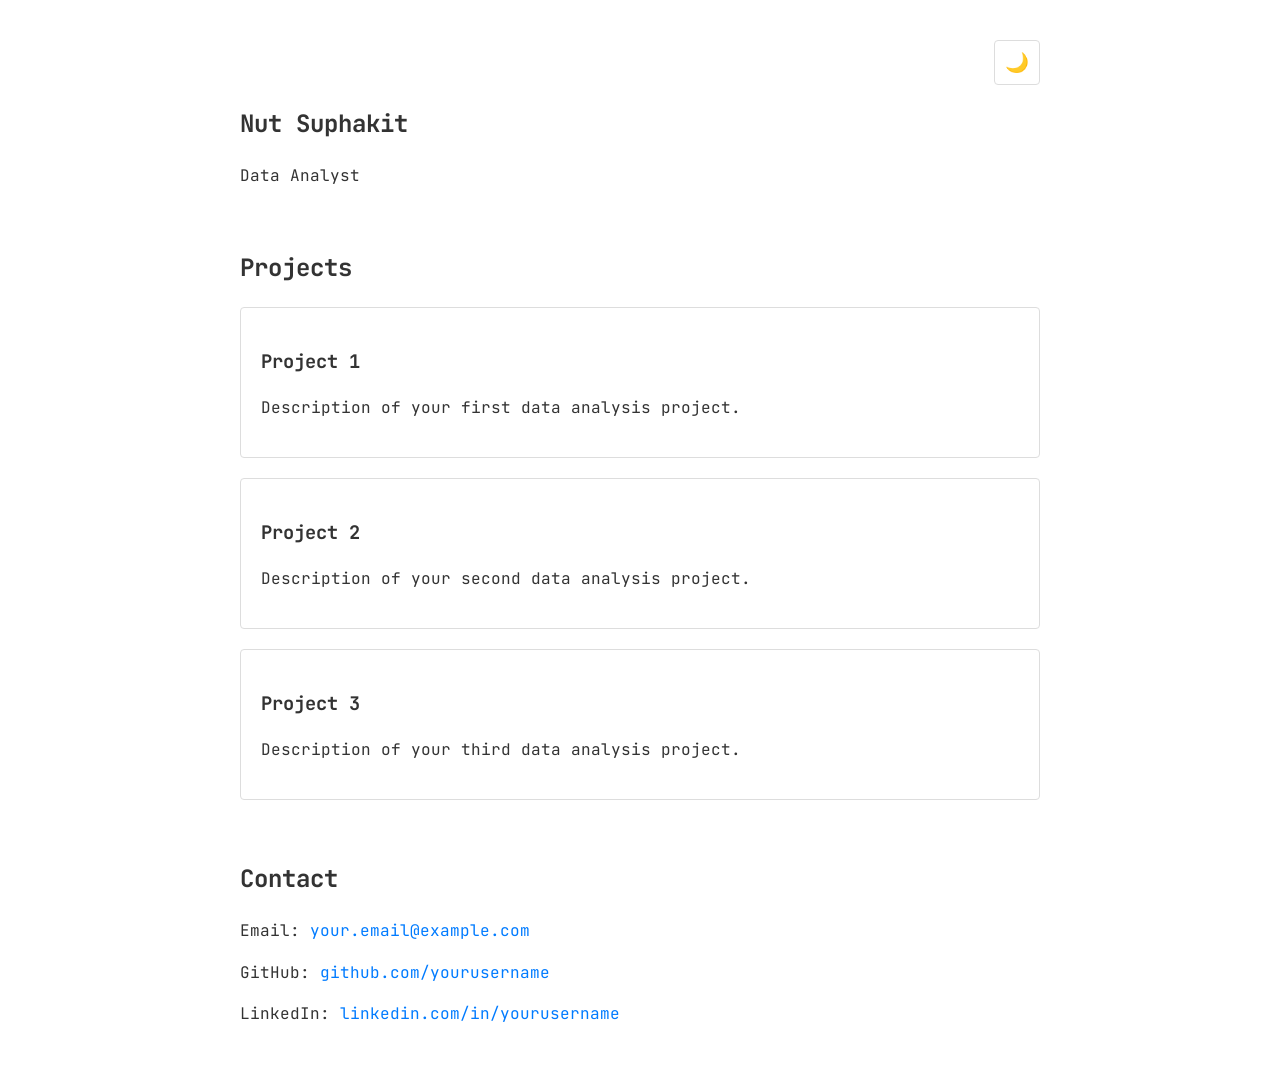
==== docs/index.html @ 46e33aa6 "chore: move index.html to docs and update asset paths for github pages deployment" ====
<!DOCTYPE html>
<html lang="en">
<head>
    <meta charset="UTF-8">
    <meta name="viewport" content="width=device-width, initial-scale=1.0">
    <title>Nut Suphakit - Data Analyst</title>
    <link rel="stylesheet" href="style.css">
    </head>
    <body>
    <header>
        <button id="theme-toggle" aria-label="Toggle theme">🌙</button>
    </header>
    <section class="hero">
        <h1>Nut Suphakit</h1>
        <p>Data Analyst</p>
    </section>

    <section class="projects">
        <h2>Projects</h2>
        <div class="project-list">
            <div class="project-item">
                <h3>Project 1</h3>
                <p>Description of your first data analysis project.</p>
            </div>
            <div class="project-item">
                <h3>Project 2</h3>
                <p>Description of your second data analysis project.</p>
            </div>
            <div class="project-item">
                <h3>Project 3</h3>
                <p>Description of your third data analysis project.</p>
            </div>
        </div>
    </section>

    <section class="contact">
        <h2>Contact</h2>
        <p>Email: <a href="mailto:your.email@example.com">your.email@example.com</a></p>
        <p>GitHub: <a href="https://github.com/yourusername">github.com/yourusername</a></p>
        <p>LinkedIn: <a href="https://linkedin.com/in/yourusername">linkedin.com/in/yourusername</a></p>
    </section>

    <script src="script.js"></script>
</body>
</html>
---- docs/style.css ----
@import url('https://fonts.googleapis.com/css2?family=JetBrains+Mono:wght@400;700&display=swap');

:root {
    --bg-color: #ffffff;
    --text-color: #333333;
    --accent-color: #007bff;
    --border-color: #dddddd;
}

[data-theme='dark'] {
    --bg-color: #1a1a1a;
    --text-color: #e0e0e0;
    --accent-color: #66b0ff;
    --border-color: #444444;
}

body {
    font-family: 'JetBrains Mono', monospace;
    line-height: 1.6;
    background-color: var(--bg-color);
    color: var(--text-color);
    max-width: 800px;
    margin: 0 auto;
    padding: 40px 20px;
    transition: background-color 0.3s, color 0.3s;
}

header { display: flex; justify-content: flex-end; }

#theme-toggle {
    background: none;
    border: 1px solid var(--border-color);
    cursor: pointer;
    padding: 10px;
    border-radius: 4px;
    font-size: 1.2rem;
}

h1, h2, h3 { color: var(--text-color); }

.hero { margin-bottom: 60px; }

.project-list { 
    display: grid; 
    gap: 20px; 
    margin-bottom: 60px; 
}

.project-item { 
    padding: 20px; 
    border: 1px solid var(--border-color); 
    border-radius: 4px; 
}

.contact a { 
    color: var(--accent-color); 
    text-decoration: none; 
}
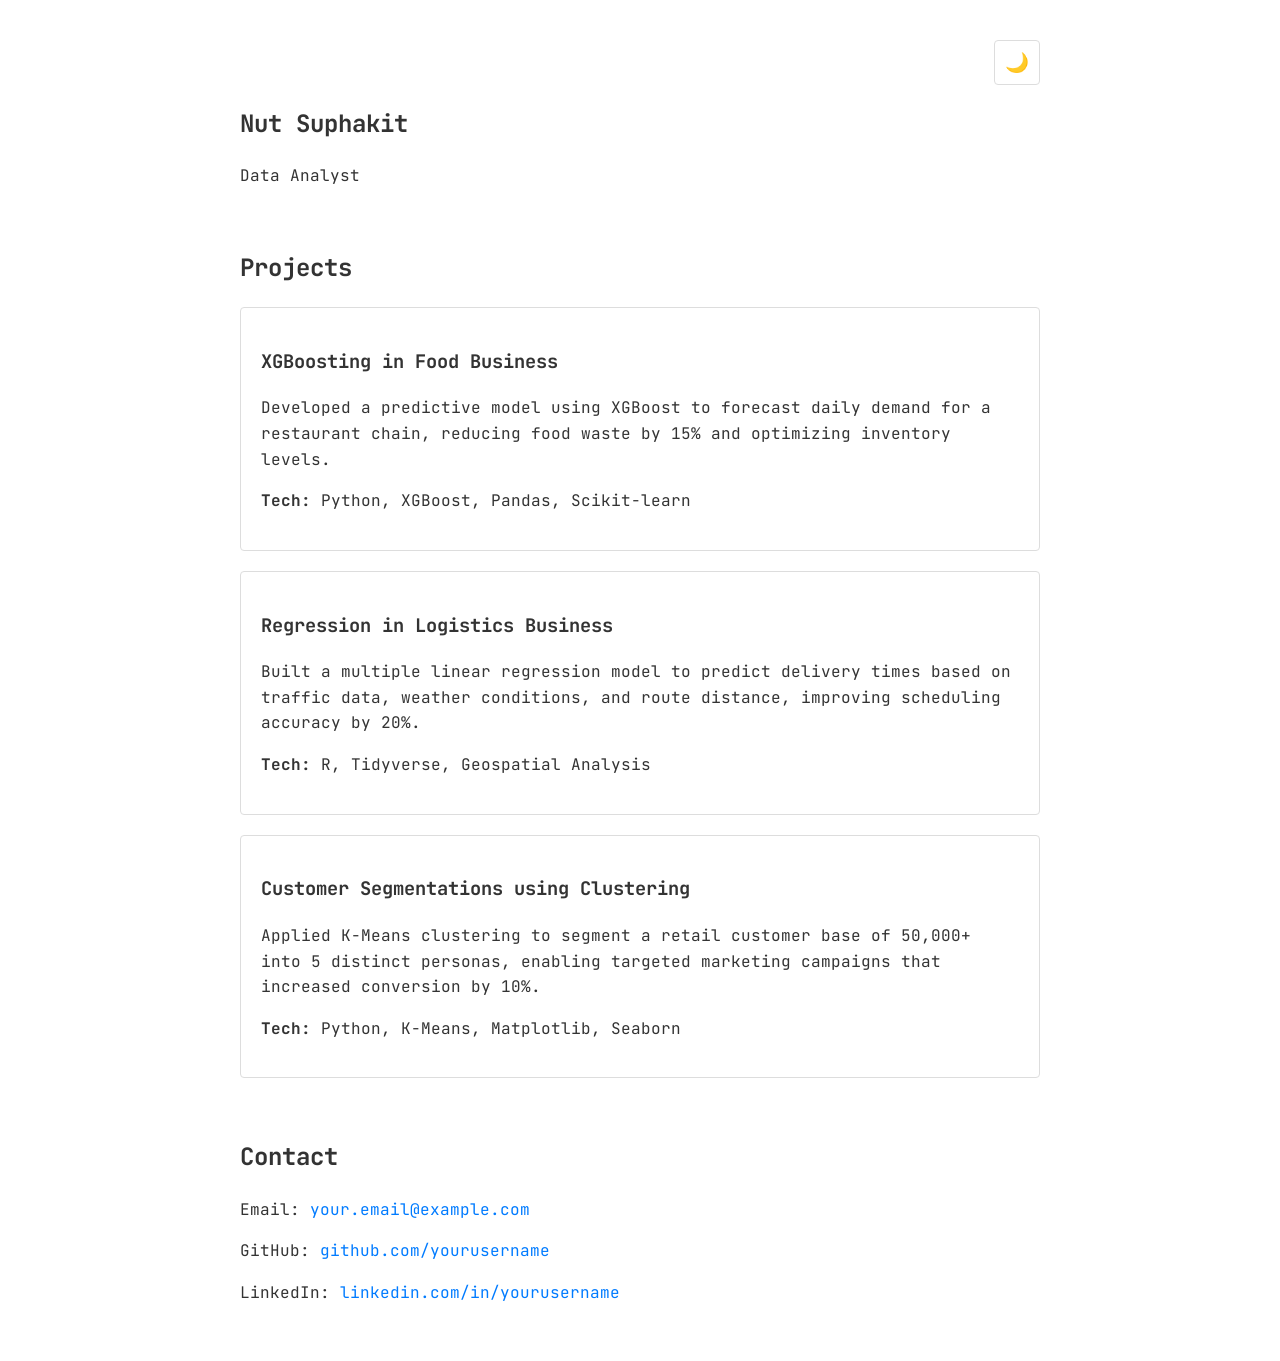
==== commit f5937a55: "feat: update project section with specific data analysis projects and content" ====
--- a/docs/index.html
+++ b/docs/index.html
@@ -19,16 +19,19 @@
         <h2>Projects</h2>
         <div class="project-list">
             <div class="project-item">
-                <h3>Project 1</h3>
-                <p>Description of your first data analysis project.</p>
+                <h3>XGBoosting in Food Business</h3>
+                <p>Developed a predictive model using XGBoost to forecast daily demand for a restaurant chain, reducing food waste by 15% and optimizing inventory levels.</p>
+                <p><strong>Tech:</strong> Python, XGBoost, Pandas, Scikit-learn</p>
             </div>
             <div class="project-item">
-                <h3>Project 2</h3>
-                <p>Description of your second data analysis project.</p>
+                <h3>Regression in Logistics Business</h3>
+                <p>Built a multiple linear regression model to predict delivery times based on traffic data, weather conditions, and route distance, improving scheduling accuracy by 20%.</p>
+                <p><strong>Tech:</strong> R, Tidyverse, Geospatial Analysis</p>
             </div>
             <div class="project-item">
-                <h3>Project 3</h3>
-                <p>Description of your third data analysis project.</p>
+                <h3>Customer Segmentations using Clustering</h3>
+                <p>Applied K-Means clustering to segment a retail customer base of 50,000+ into 5 distinct personas, enabling targeted marketing campaigns that increased conversion by 10%.</p>
+                <p><strong>Tech:</strong> Python, K-Means, Matplotlib, Seaborn</p>
             </div>
         </div>
     </section>
